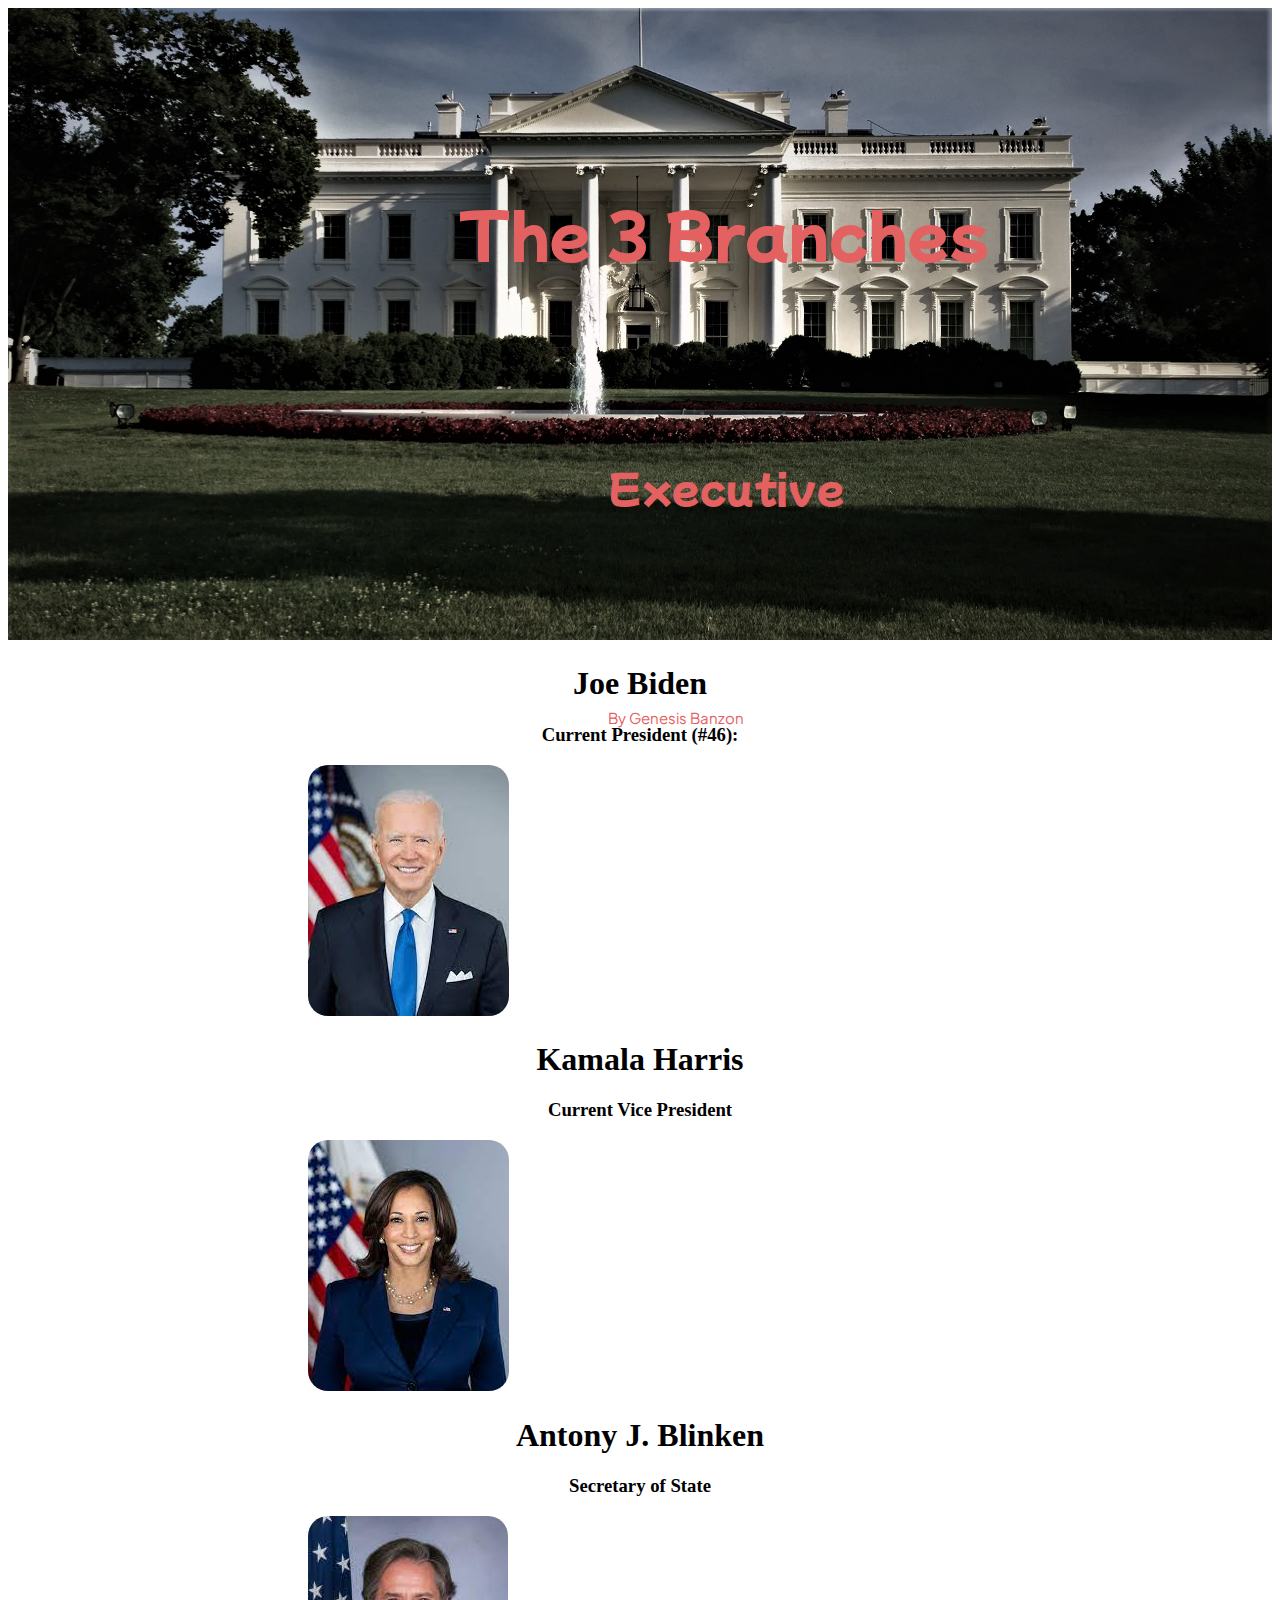
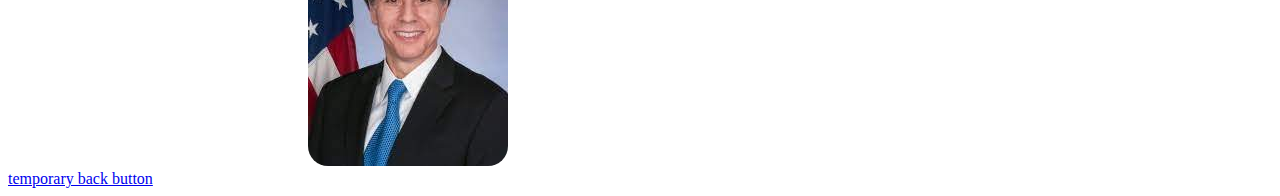
==== Executive.html @ 470d4e3b "first commit" ====
<!DOCTYPE html>
<html>
<head>
    <link rel="stylesheet" href="law.css">
    <link rel="stylesheet" href="law.css">
    <link rel="preconnect" href="https://fonts.googleapis.com">
    <link rel="preconnect" href="https://fonts.gstatic.com" crossorigin>
    <link href="https://fonts.googleapis.com/css2?family=Mochiy+Pop+P+One&display=swap" rel="stylesheet">
    <link rel="preconnect" href="https://fonts.googleapis.com">
<link rel="preconnect" href="https://fonts.gstatic.com" crossorigin>
<link href="https://fonts.googleapis.com/css2?family=Mochiy+Pop+P+One&family=Plus+Jakarta+Sans:ital,wght@1,200&display=swap" rel="stylesheet">
    <title> Executive Branch </title>
</head>
<body>
    <div class="container"> 
        <center> <img class="bg" src="whhouse.png"> </center>
        <div class="title">The 3 Branches</div>
        <div class="sub"> Executive </div>
        <div class="credits"> By Genesis Banzon </div>
    </div>

    <h1> Joe Biden </h1>
    <h3> Current President (#46): </h3>
    <img class="pic" src="Biden.png">
<br>
    <h1> Kamala Harris </h1>
    <h3> Current Vice President </h3>
    <img class="pic" src="Kamala.png">
<br>
    <h1> Antony J. Blinken </h1>
    <h3> Secretary of State </h3>
    <img class="pic" src="Antony.png">



<a href="index.html"><footer> temporary back button </footer> </a>
</body>
</html>
---- law.css ----
.example::-webkit-scrollbar {
    display: none;
  }
  
body {
    background-color: white;
}

.bg {
    width: 100%;
}

.title {
    font-family: Mochiy Pop P One;
    font-size: 60px;
    position: absolute;
    top: 180px;
    left: 450px;

}
.container {
    color: rgb(228, 97, 97);
    position: relative; 
    text-align: center;
    
}
.credits {
    font-family: Plus Jakarta Sans;
    font-size: 15px;
    position: absolute;
    top: 700px;
    left: 600px;
}
.container2 {
    justify-content: space-evenly;
    align-items: center;
    display: flex;
    flex-direction: row;
    text-align: center;
    margin-top: 140px;
}

.b-l {
    position: relative;
    width: 300px;
    height: 400px;
    border-color: black;
    border-radius: 30px;
    background-color: white;
    font-family: Mochiy Pop P One;
    transition: ease-out 0.3s;
    font-size: 2rem;
}

.b-e {
    position: relative;
    width: 300px;
    height: 400px;
    border-color: black;
    border-radius: 30px;
    border-width: 3px;
    background-color: white;
    font-family: Mochiy Pop P One;
    transition: ease-out 0.3s;
    font-size: 2rem;
}

.b-j {
    position: relative;
    width: 300px;
    height: 400px;
    border-color: black;
    background-color: white;
    border-radius: 30px;
    font-family: Mochiy Pop P One;
    transition: ease-out 0.3s;
    font-size: 2rem;
}
.b-j:hover {
    background-color: rgba(128, 31, 31, 0.468);
    cursor: pointer;
}
.b-l:hover {
    background-color: rgb(82, 163, 82);
    cursor: pointer;
}
.b-e:hover {
    background-color: rgb(99, 99, 206);
    cursor: pointer;
}
.sub {
    font-size: 40px;
    font-family: Mochiy Pop P One;
    position: absolute;
    top: 450px;
    left: 600px;
}
.pic {
    position: relative;
    border-radius: 20px;
    left: 300px;

}
h1 {
    text-align: center;
}
h3 {
    position: relative;
    text-align: center;
}
---- law.css ----
.example::-webkit-scrollbar {
    display: none;
  }
  
body {
    background-color: white;
}

.bg {
    width: 100%;
}

.title {
    font-family: Mochiy Pop P One;
    font-size: 60px;
    position: absolute;
    top: 180px;
    left: 450px;

}
.container {
    color: rgb(228, 97, 97);
    position: relative; 
    text-align: center;
    
}
.credits {
    font-family: Plus Jakarta Sans;
    font-size: 15px;
    position: absolute;
    top: 700px;
    left: 600px;
}
.container2 {
    justify-content: space-evenly;
    align-items: center;
    display: flex;
    flex-direction: row;
    text-align: center;
    margin-top: 140px;
}

.b-l {
    position: relative;
    width: 300px;
    height: 400px;
    border-color: black;
    border-radius: 30px;
    background-color: white;
    font-family: Mochiy Pop P One;
    transition: ease-out 0.3s;
    font-size: 2rem;
}

.b-e {
    position: relative;
    width: 300px;
    height: 400px;
    border-color: black;
    border-radius: 30px;
    border-width: 3px;
    background-color: white;
    font-family: Mochiy Pop P One;
    transition: ease-out 0.3s;
    font-size: 2rem;
}

.b-j {
    position: relative;
    width: 300px;
    height: 400px;
    border-color: black;
    background-color: white;
    border-radius: 30px;
    font-family: Mochiy Pop P One;
    transition: ease-out 0.3s;
    font-size: 2rem;
}
.b-j:hover {
    background-color: rgba(128, 31, 31, 0.468);
    cursor: pointer;
}
.b-l:hover {
    background-color: rgb(82, 163, 82);
    cursor: pointer;
}
.b-e:hover {
    background-color: rgb(99, 99, 206);
    cursor: pointer;
}
.sub {
    font-size: 40px;
    font-family: Mochiy Pop P One;
    position: absolute;
    top: 450px;
    left: 600px;
}
.pic {
    position: relative;
    border-radius: 20px;
    left: 300px;

}
h1 {
    text-align: center;
}
h3 {
    position: relative;
    text-align: center;
}
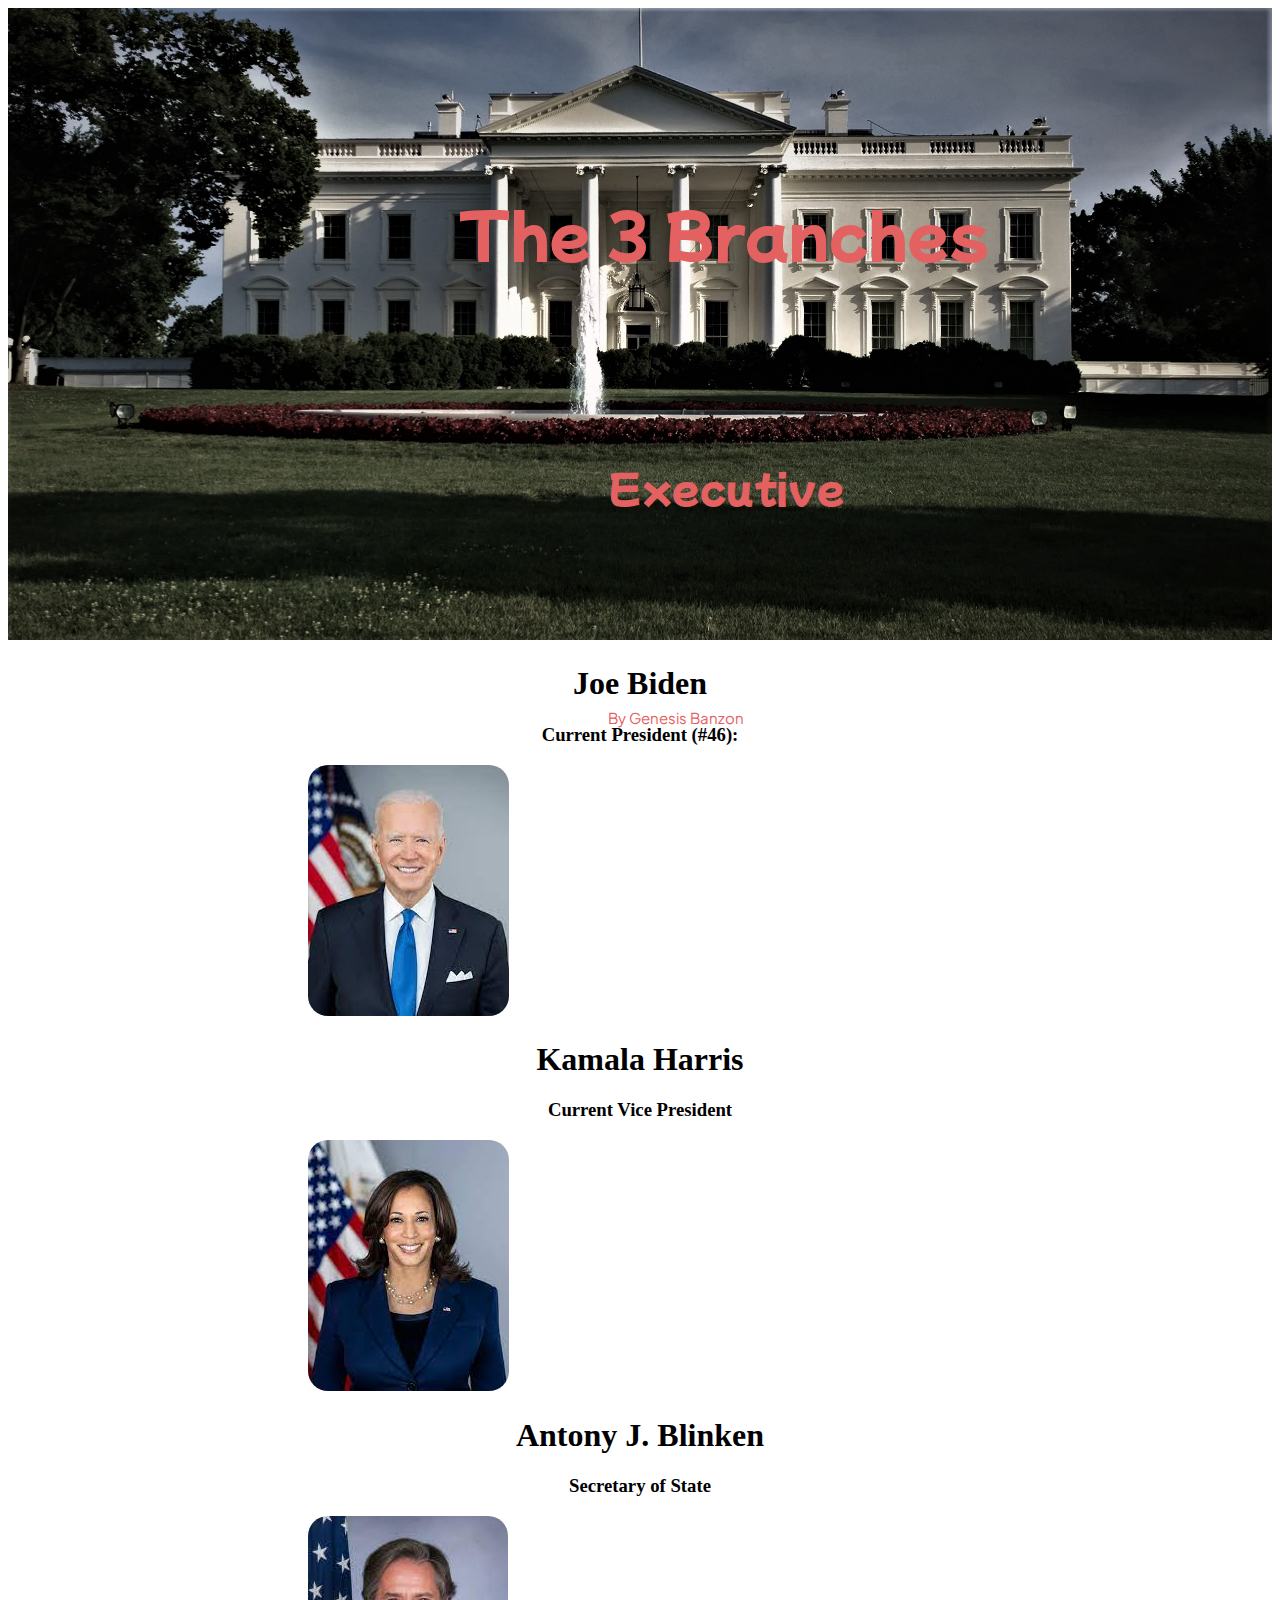
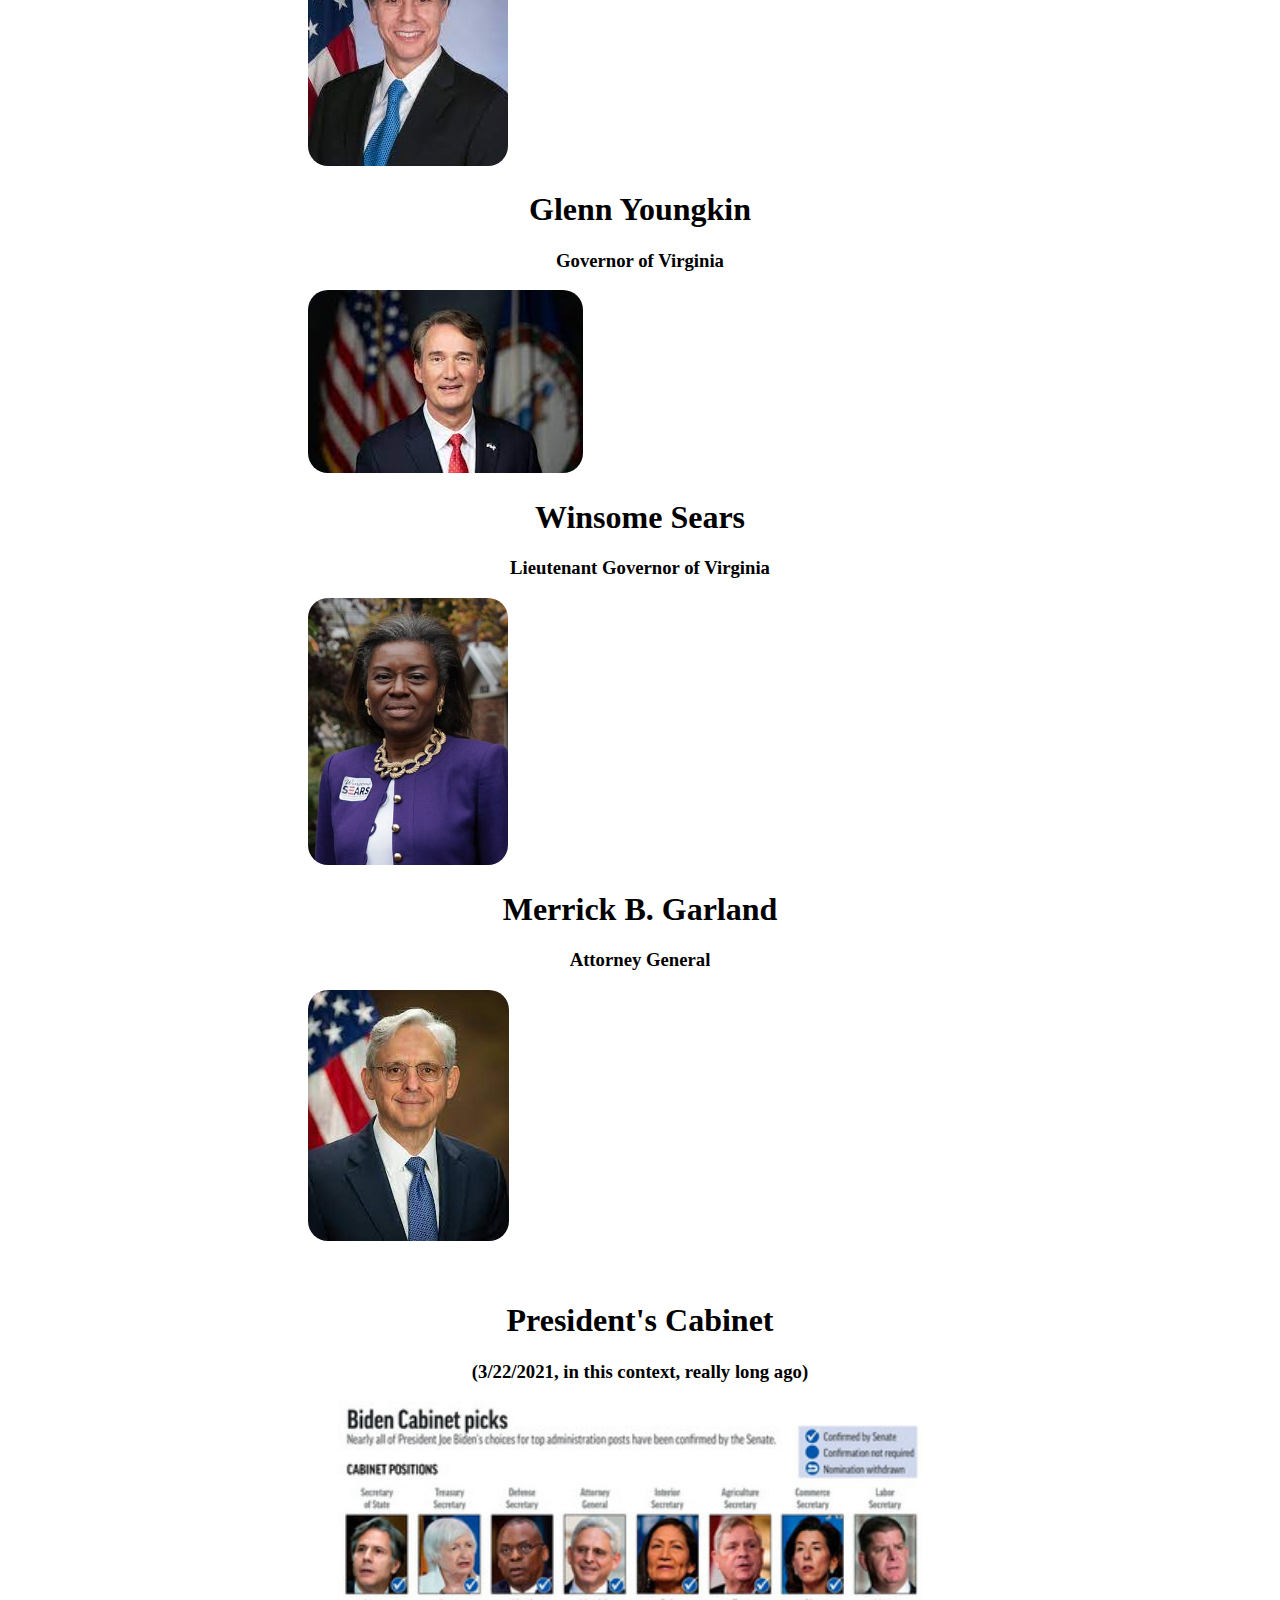
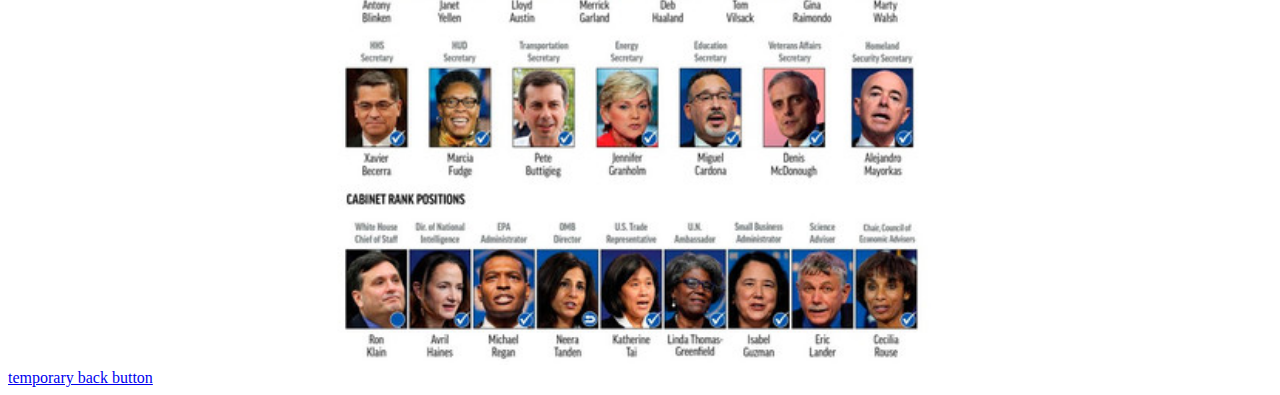
==== commit f8559334: "ae" ====
--- a/Executive.html
+++ b/Executive.html
@@ -30,8 +30,24 @@
     <h1> Antony J. Blinken </h1>
     <h3> Secretary of State </h3>
     <img class="pic" src="Antony.png">
-
-
+<br>
+    <h1> Glenn Youngkin </h1>
+    <h3> Governor of Virginia </h3>
+    <img class="pic" src="Glenn.png">
+<br>
+    <h1> Winsome Sears </h1>
+    <h3> Lieutenant Governor of Virginia </h3>
+    <img style="width: 200px;" class="pic" src="lgov.png">
+<br>
+    <h1> Merrick B. Garland </h1>
+    <h3> Attorney General </h3>
+    <img class="pic" src="agen.png">
+<br>
+<br>
+<br>
+    <h1> President's Cabinet </h1> 
+    <h3> (3/22/2021, in this context, really long ago) </h3>
+    <center> <img style="width: 1000px;" src="cabinet.png"> </center>
 
 <a href="index.html"><footer> temporary back button </footer> </a>
 </body>
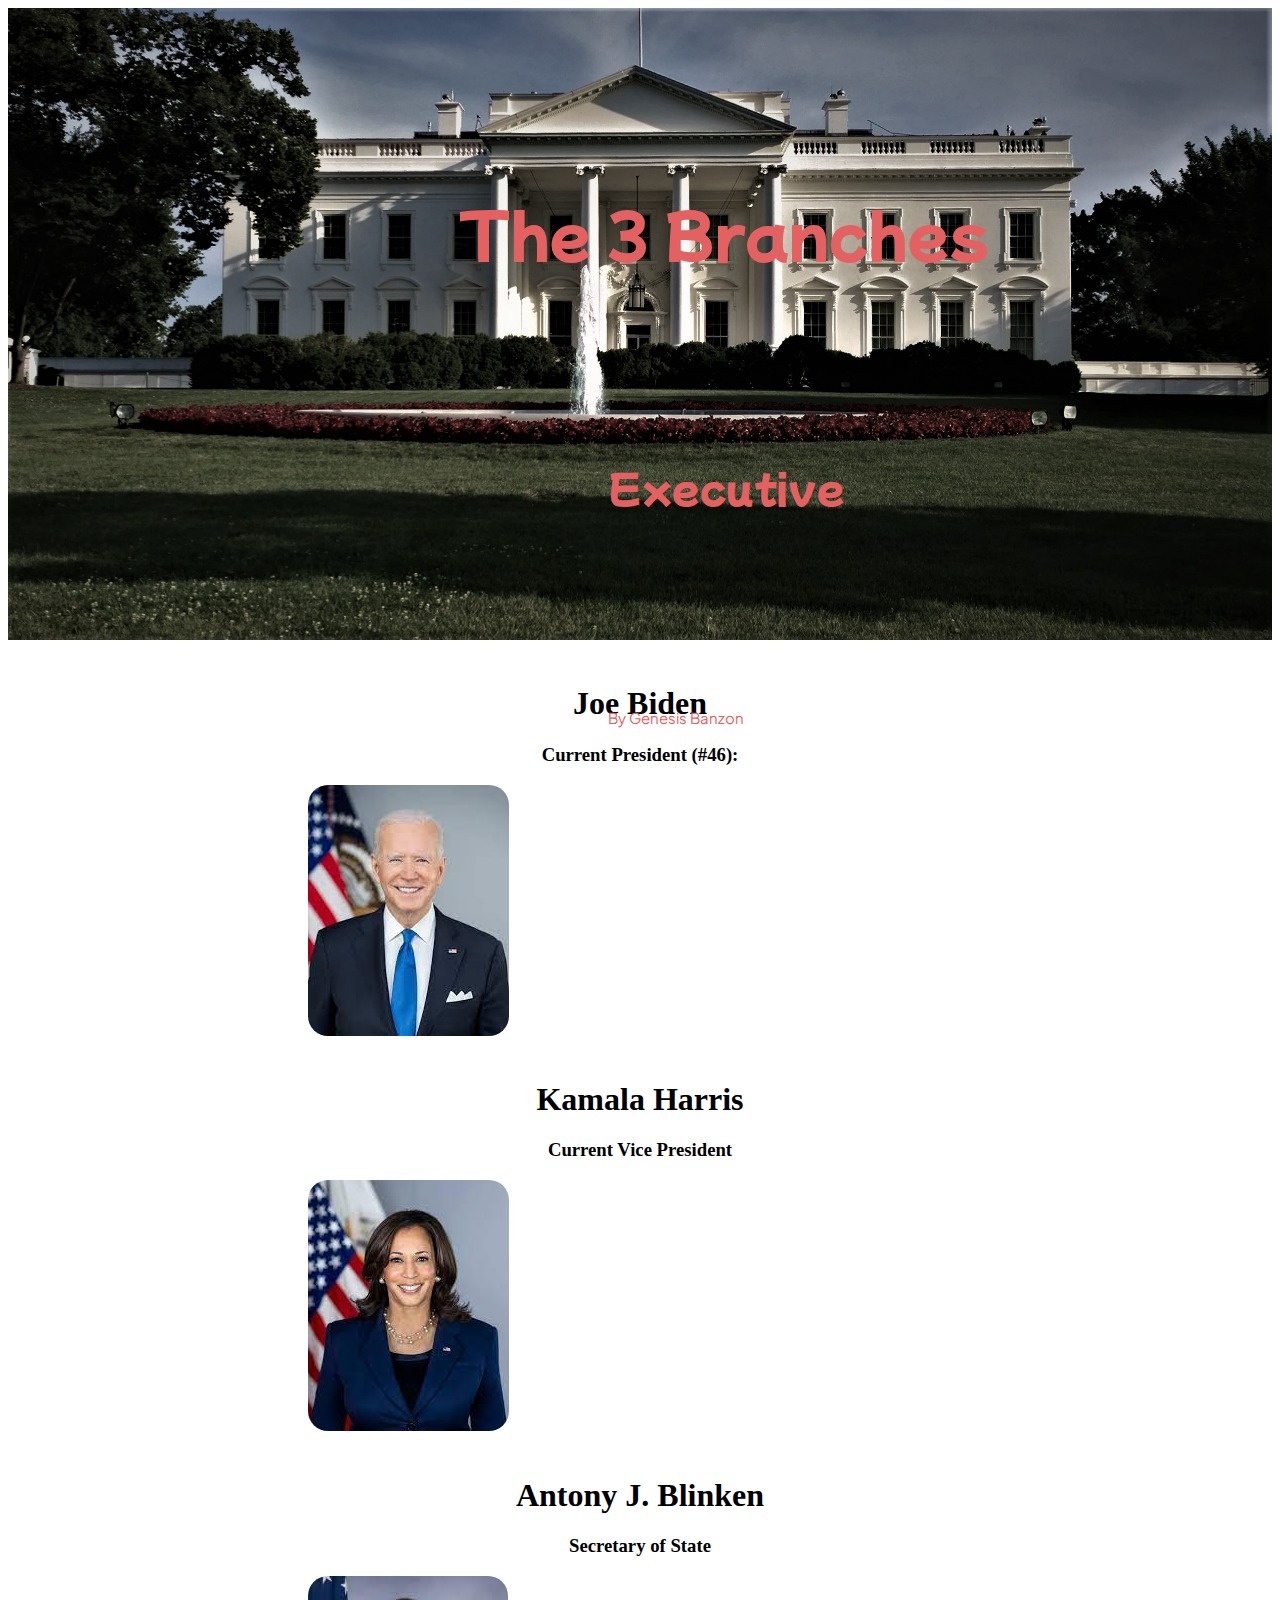
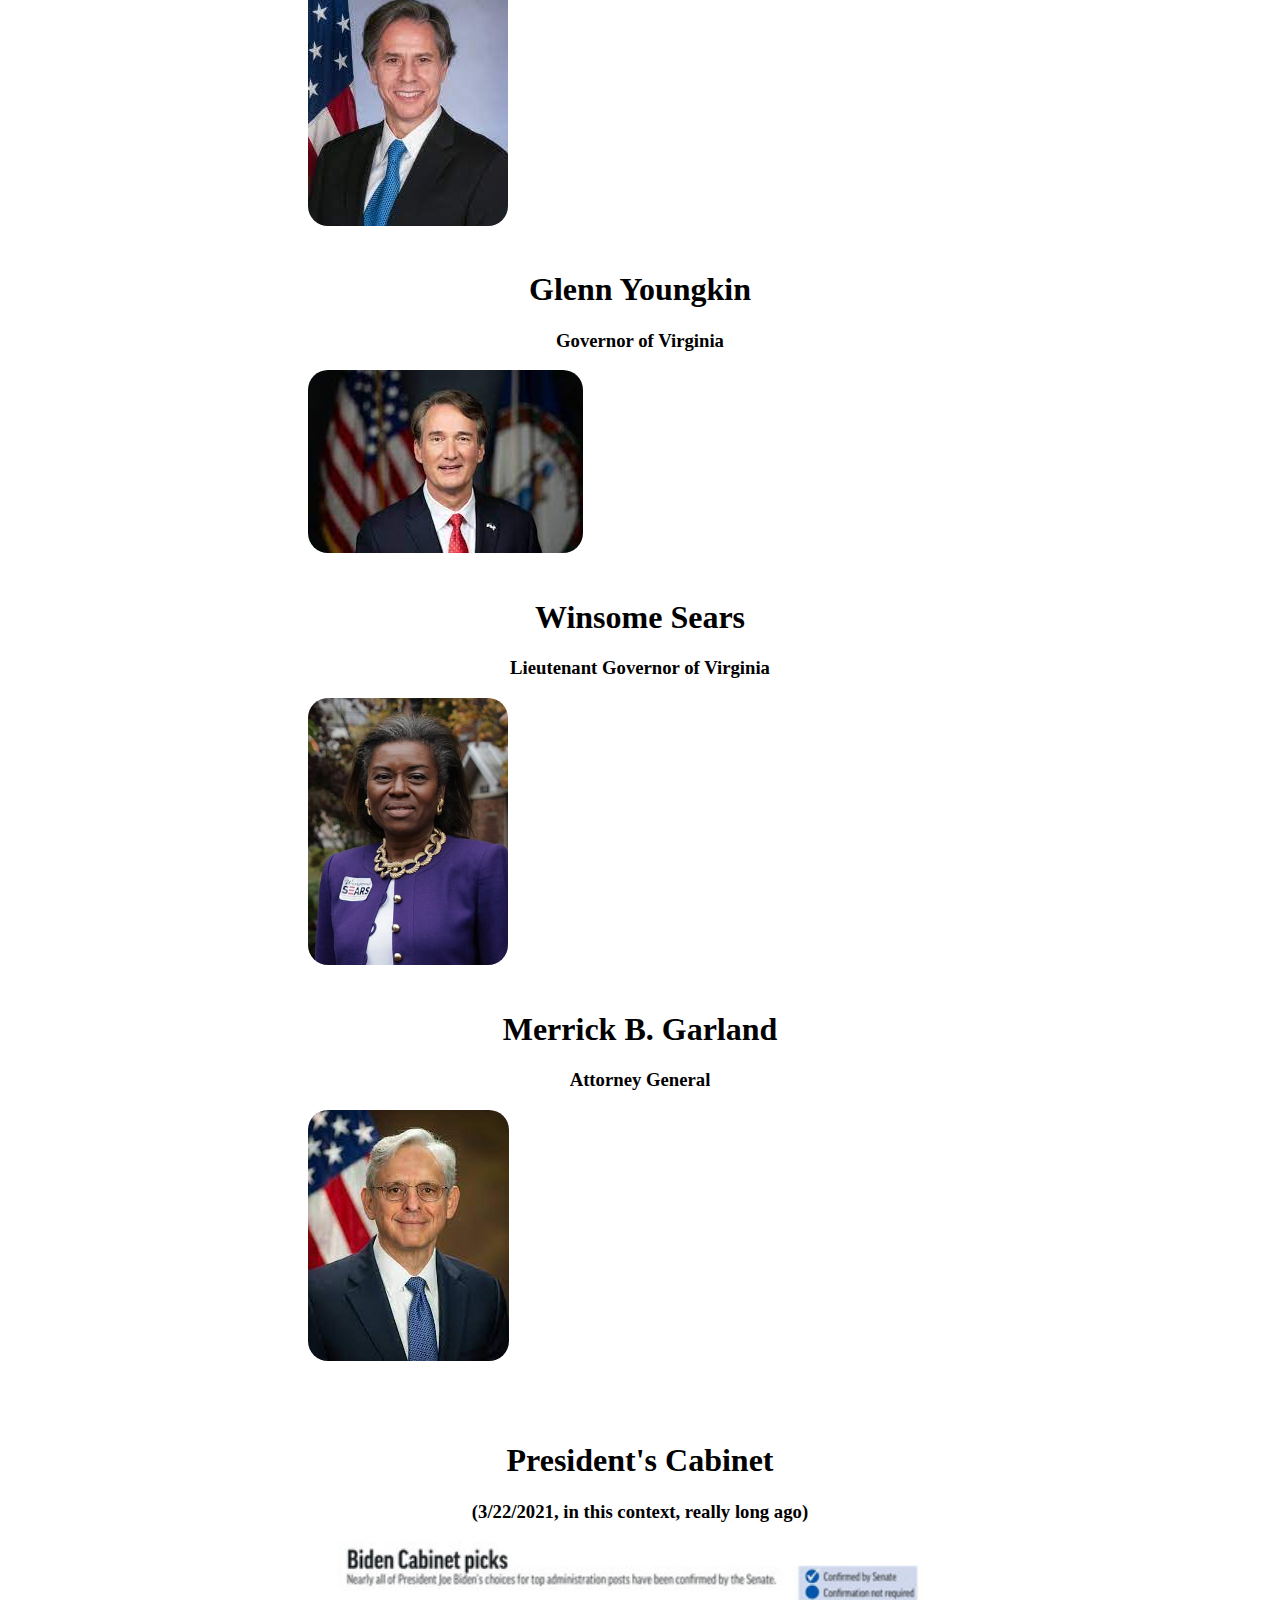
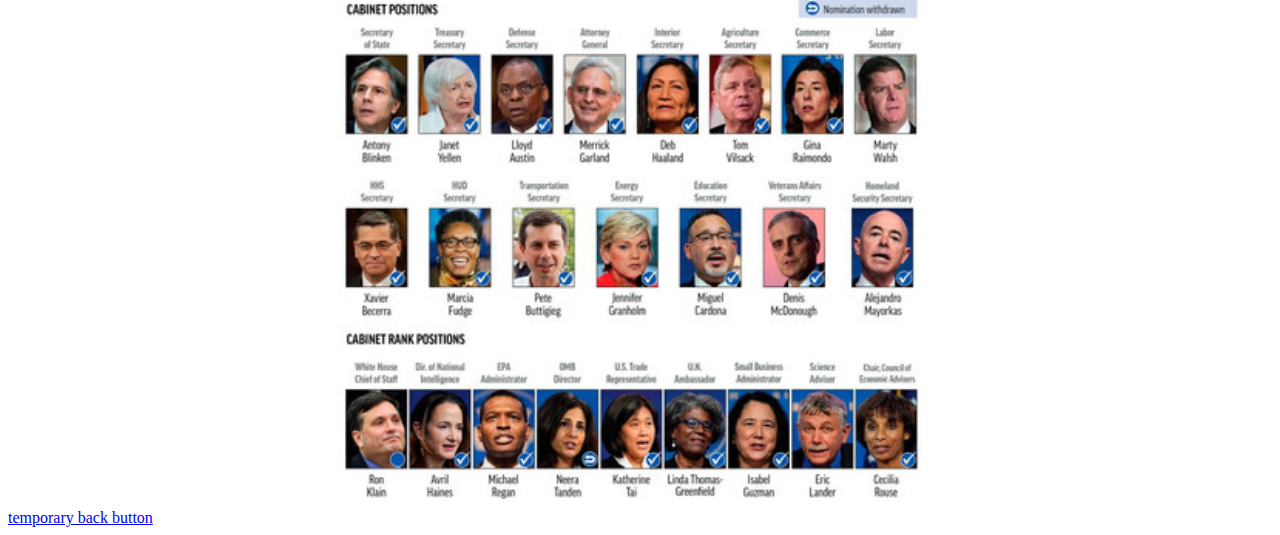
==== commit 7ac858f0: "ae" ====
--- a/Executive.html
+++ b/Executive.html
@@ -22,19 +22,19 @@
     <h1> Joe Biden </h1>
     <h3> Current President (#46): </h3>
     <img class="pic" src="Biden.png">
-<br>
+
     <h1> Kamala Harris </h1>
     <h3> Current Vice President </h3>
     <img class="pic" src="Kamala.png">
-<br>
+
     <h1> Antony J. Blinken </h1>
     <h3> Secretary of State </h3>
     <img class="pic" src="Antony.png">
-<br>
+
     <h1> Glenn Youngkin </h1>
     <h3> Governor of Virginia </h3>
     <img class="pic" src="Glenn.png">
-<br>
+
     <h1> Winsome Sears </h1>
     <h3> Lieutenant Governor of Virginia </h3>
     <img style="width: 200px;" class="pic" src="lgov.png">
--- a/law.css
+++ b/law.css
@@ -50,6 +50,7 @@
     font-family: Mochiy Pop P One;
     transition: ease-out 0.3s;
     font-size: 2rem;
+    background: url(congress.png) no-repeat;
 }
 
 .b-e {
@@ -63,6 +64,7 @@
     font-family: Mochiy Pop P One;
     transition: ease-out 0.3s;
     font-size: 2rem;
+    background: url(exe.png) no-repeat;
 }
 
 .b-j {
@@ -75,6 +77,7 @@
     font-family: Mochiy Pop P One;
     transition: ease-out 0.3s;
     font-size: 2rem;
+    background: url(Jud.png) no-repeat; 
 }
 .b-j:hover {
     background-color: rgba(128, 31, 31, 0.468);
@@ -103,8 +106,12 @@
 }
 h1 {
     text-align: center;
+    padding-top: 20px;
 }
 h3 {
     position: relative;
     text-align: center;
+}
+.cool {
+    color:rgb(228, 97, 97)
 }--- a/law.css
+++ b/law.css
@@ -50,6 +50,7 @@
     font-family: Mochiy Pop P One;
     transition: ease-out 0.3s;
     font-size: 2rem;
+    background: url(congress.png) no-repeat;
 }
 
 .b-e {
@@ -63,6 +64,7 @@
     font-family: Mochiy Pop P One;
     transition: ease-out 0.3s;
     font-size: 2rem;
+    background: url(exe.png) no-repeat;
 }
 
 .b-j {
@@ -75,6 +77,7 @@
     font-family: Mochiy Pop P One;
     transition: ease-out 0.3s;
     font-size: 2rem;
+    background: url(Jud.png) no-repeat; 
 }
 .b-j:hover {
     background-color: rgba(128, 31, 31, 0.468);
@@ -103,8 +106,12 @@
 }
 h1 {
     text-align: center;
+    padding-top: 20px;
 }
 h3 {
     position: relative;
     text-align: center;
+}
+.cool {
+    color:rgb(228, 97, 97)
 }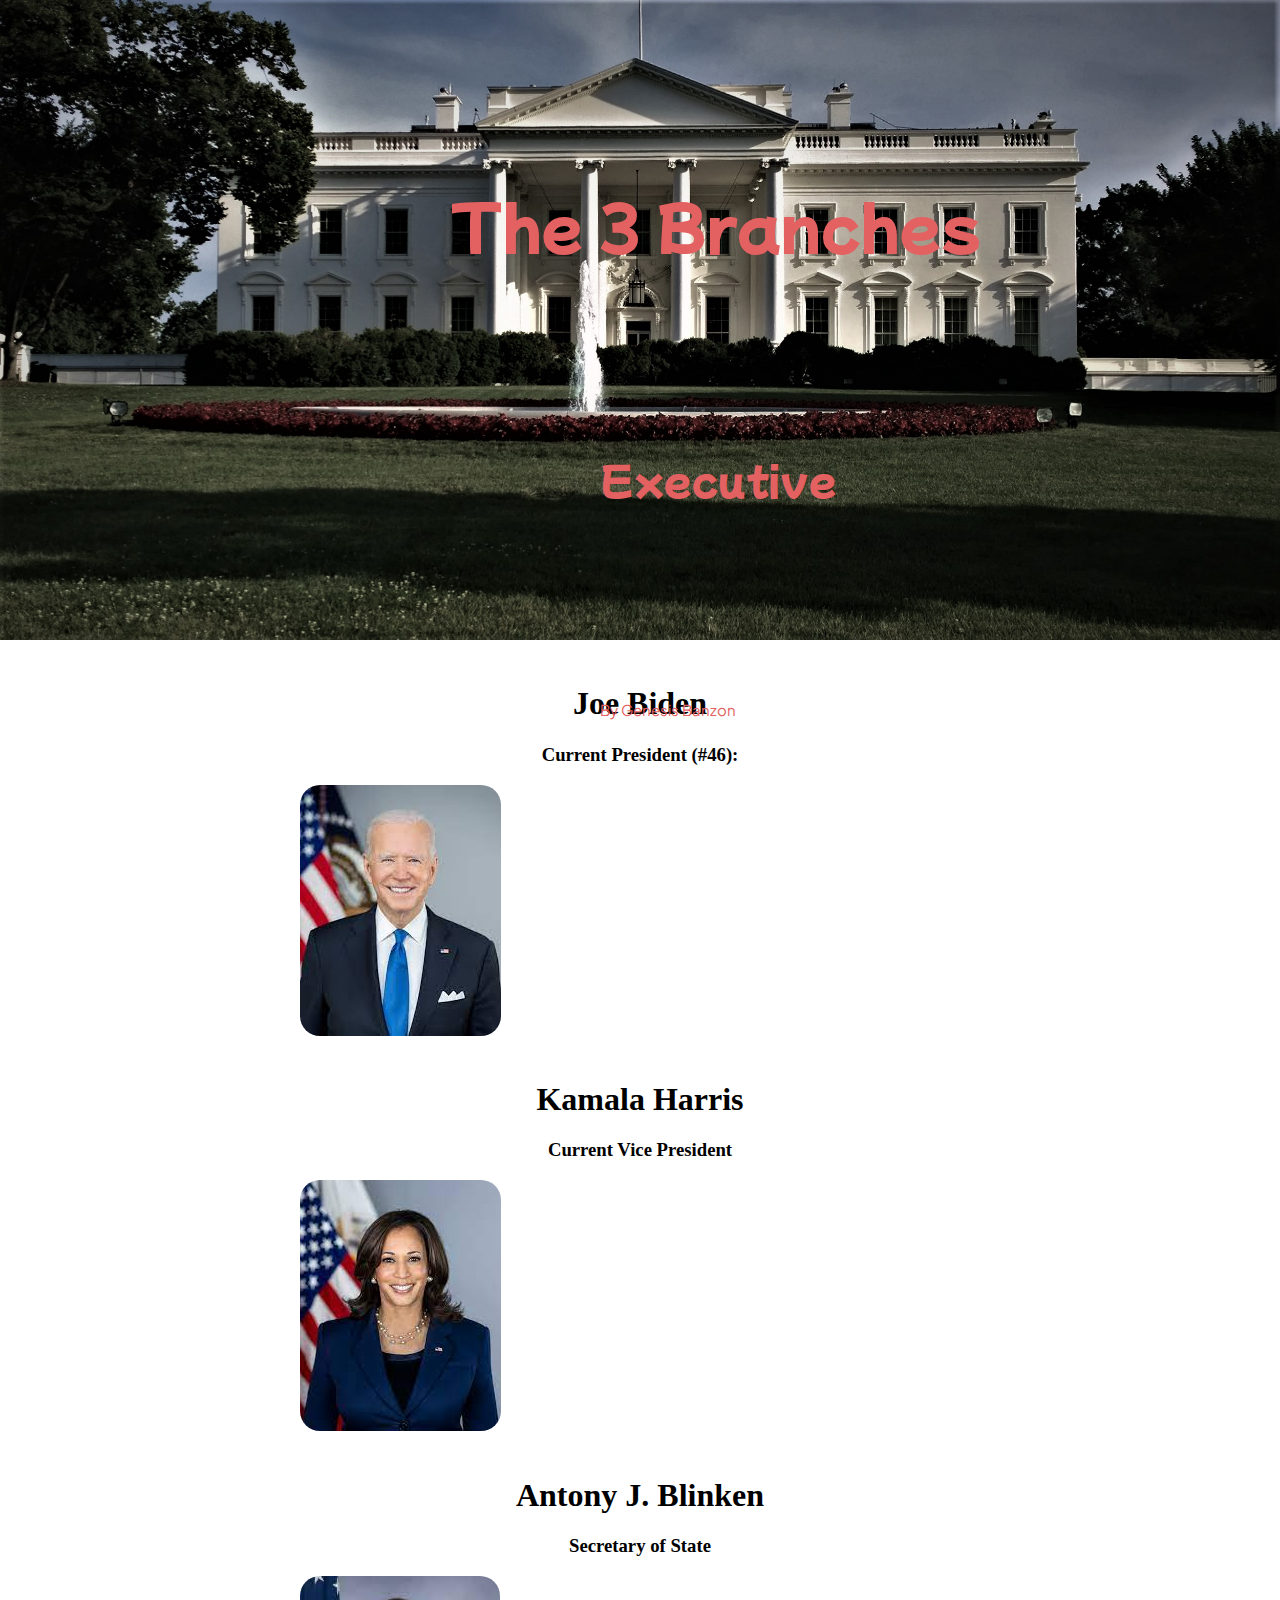
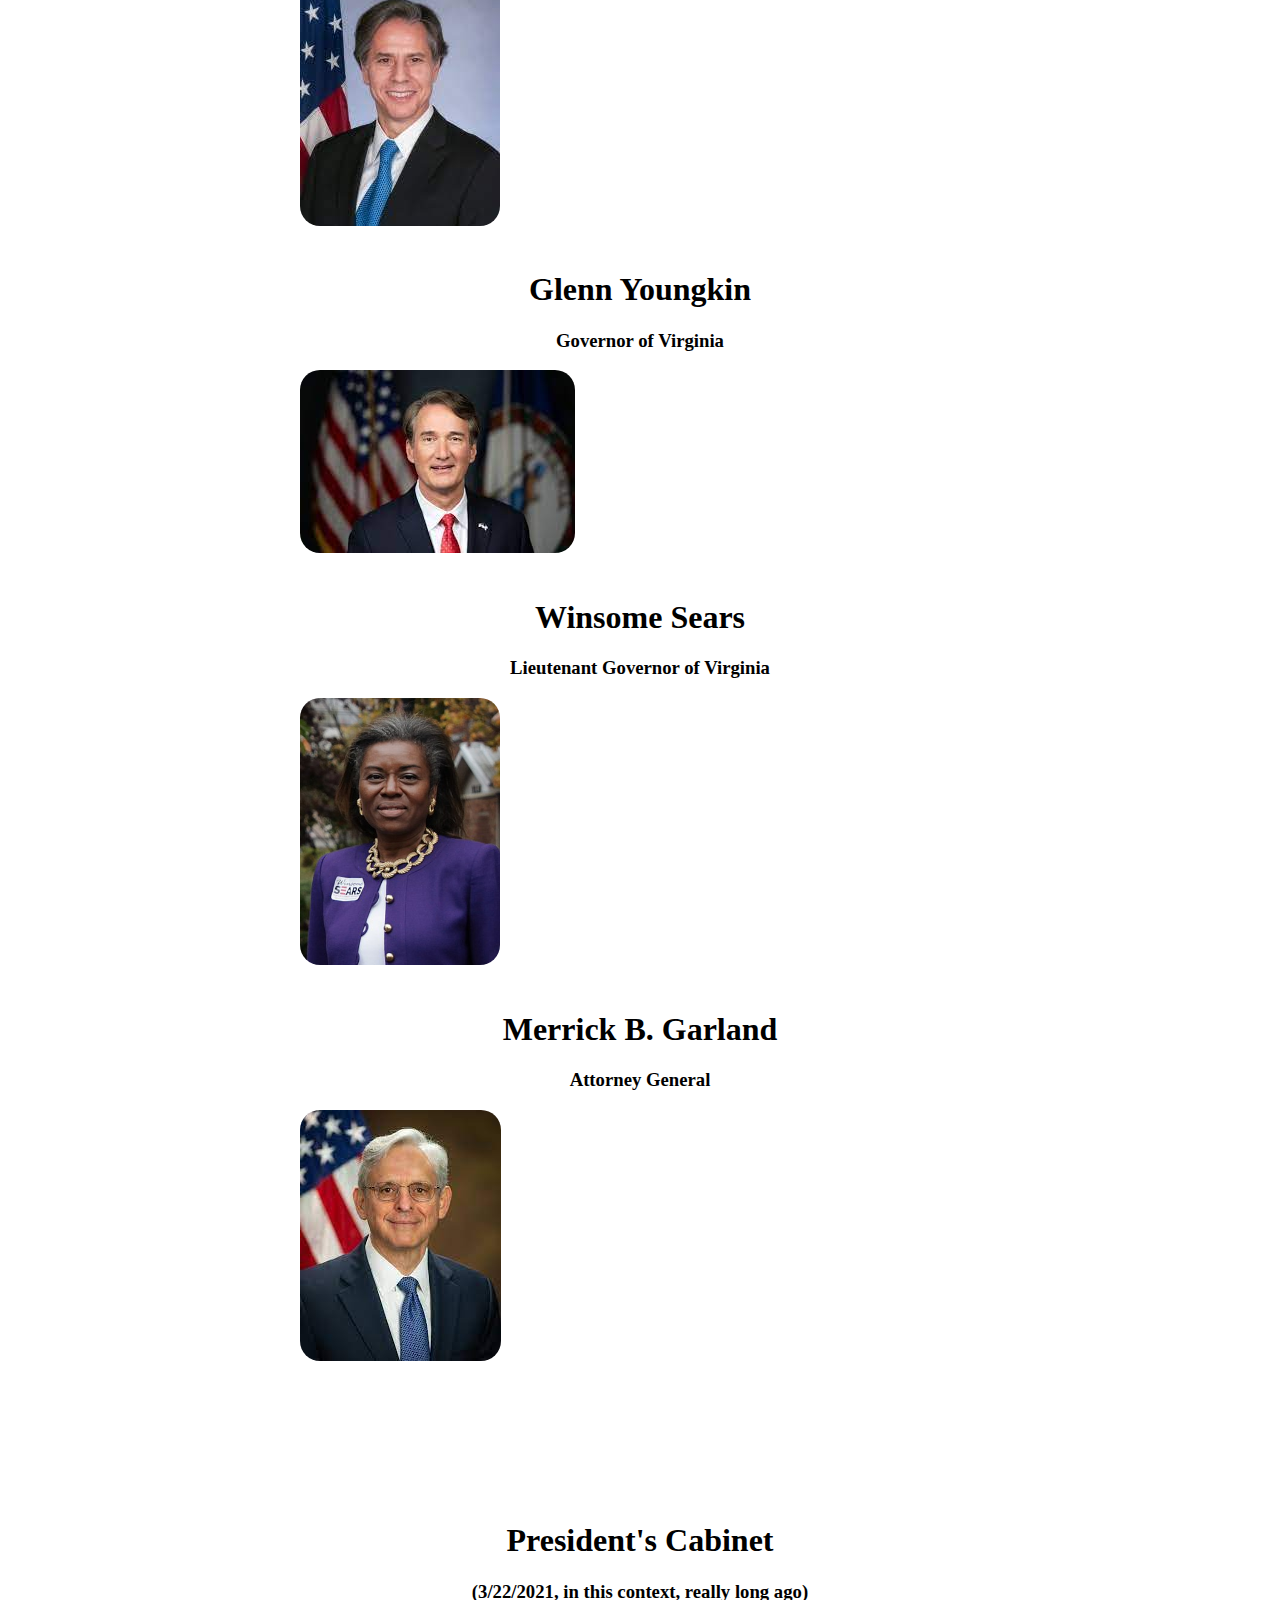
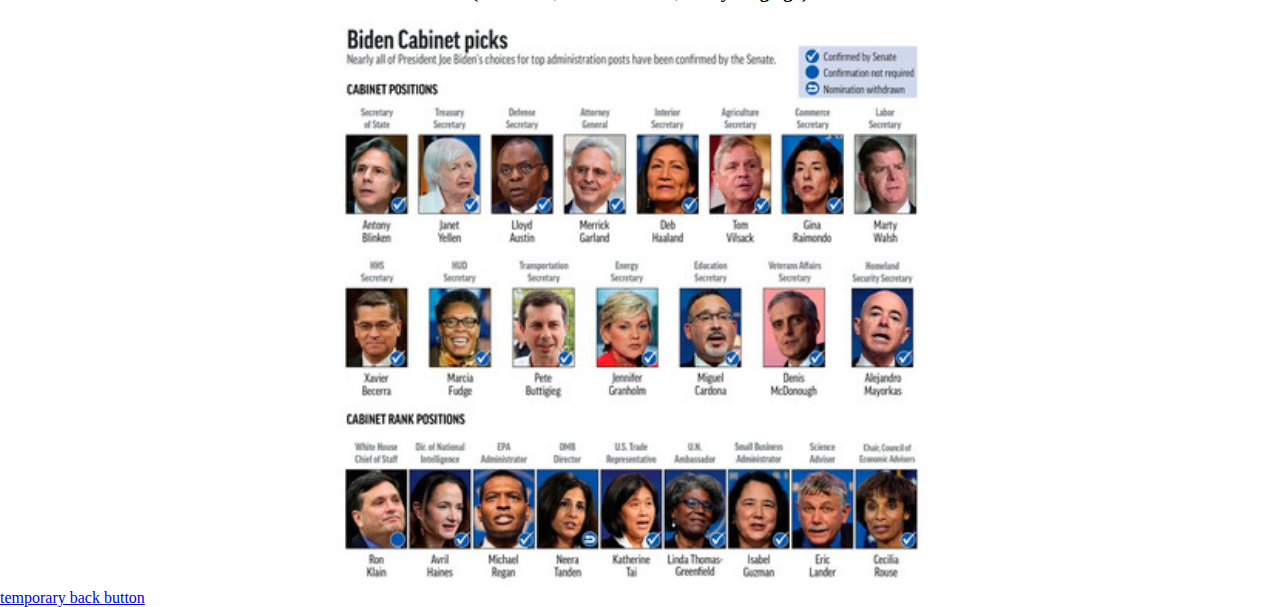
==== commit 7c545a8b: "completed data" ====
--- a/Executive.html
+++ b/Executive.html
@@ -45,7 +45,7 @@
 <br>
 <br>
 <br>
-    <h1> President's Cabinet </h1> 
+    <h1 style="padding-top: 100px;"> President's Cabinet </h1> 
     <h3> (3/22/2021, in this context, really long ago) </h3>
     <center> <img style="width: 1000px;" src="cabinet.png"> </center>
 
--- a/law.css
+++ b/law.css
@@ -4,6 +4,8 @@
   
 body {
     background-color: white;
+    padding: 0px;
+    margin: 0px;
 }
 
 .bg {
@@ -114,4 +116,8 @@
 }
 .cool {
     color:rgb(228, 97, 97)
-}+}
+img {
+    padding: 0px;
+    margin: 0px;
+}
--- a/law.css
+++ b/law.css
@@ -4,6 +4,8 @@
   
 body {
     background-color: white;
+    padding: 0px;
+    margin: 0px;
 }
 
 .bg {
@@ -114,4 +116,8 @@
 }
 .cool {
     color:rgb(228, 97, 97)
-}+}
+img {
+    padding: 0px;
+    margin: 0px;
+}
